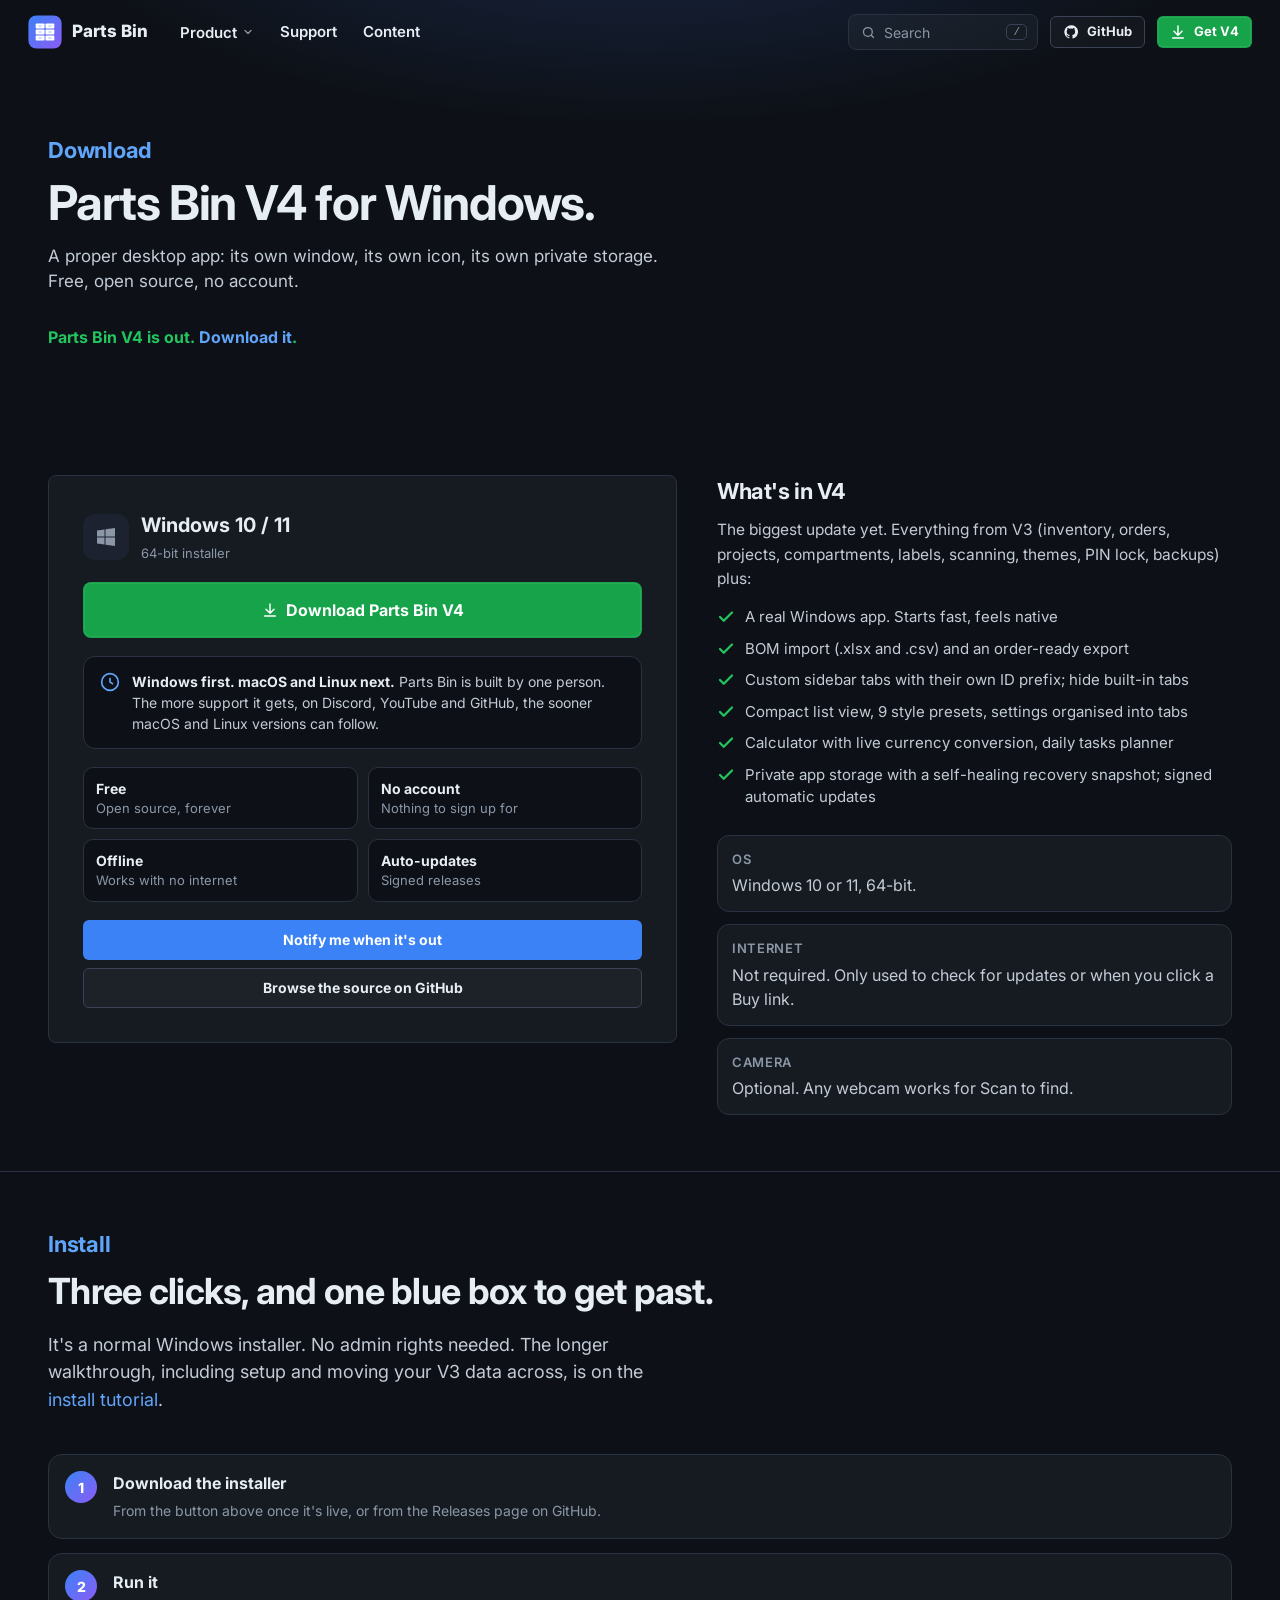
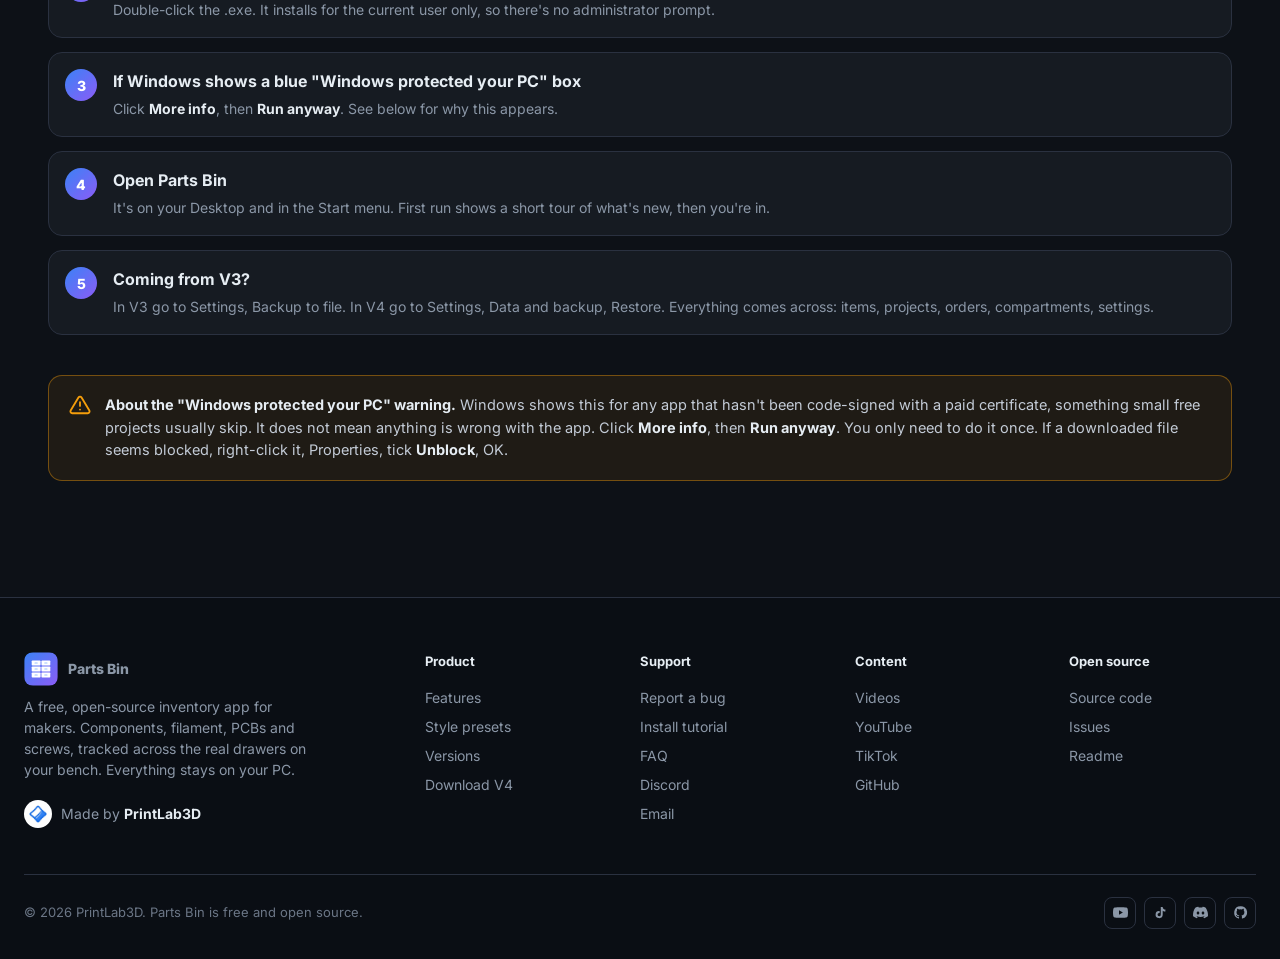
==== download.html @ e919264f "Add Parts Bin website Home, features, download, support and content pages with the V4 release countd" ====
<!DOCTYPE html>
<html lang="en">
<head>
<meta charset="UTF-8">
<meta name="viewport" content="width=device-width, initial-scale=1">
<title>Download, Parts Bin</title>
<meta name="description" content="Parts Bin V4 for Windows releases on 20 September. Free, open source, no account. Get notified the moment it ships.">
<meta name="theme-color" content="#0d1117">
<link rel="icon" href="favicon.ico">
<link rel="preconnect" href="https://fonts.googleapis.com"><link rel="preconnect" href="https://fonts.gstatic.com" crossorigin>
<link href="https://fonts.googleapis.com/css2?family=Inter:wght@400;500;600;700;800&display=swap" rel="stylesheet">
<link rel="stylesheet" href="assets/css/site.css">
</head>
<body data-page="download">

<section class="phero"><div class="wrap">
  <span class="kicker">Download</span>
  <h1>Parts Bin V4 for Windows.</h1>
  <p>A proper desktop app: its own window, its own icon, its own private storage. Free, open source, no account.</p>
  <div class="cd" data-countdown style="align-items:flex-start;margin-top:30px">
    <span class="lbl">Releases in</span>
    <div class="units">
      <div class="u"><b data-d>0</b><span>days</span></div><span class="sep">:</span>
      <div class="u"><b data-h>00</b><span>hours</span></div><span class="sep">:</span>
      <div class="u"><b data-m>00</b><span>minutes</span></div><span class="sep">:</span>
      <div class="u"><b data-s>00</b><span>seconds</span></div>
    </div>
  </div>
</div></section>

<section class="sec tight"><div class="wrap">
  <div class="dl">
    <div class="dlcard rv">
      <div class="os"><span class="i"><svg viewBox="0 0 24 24" fill="currentColor"><path d="M3 5.5 10.5 4.4v7.1H3zM11.5 4.3 21 3v8.5h-9.5zM3 12.5h7.5v7.1L3 18.5zM11.5 12.5H21V21l-9.5-1.3z"/></svg></span><div><b>Windows 10 / 11</b><span>64-bit installer</span></div></div>
      <div class="soon"><i></i>Releases 20 September</div>
      <button class="btn btn-green big" id="dlBtn" disabled aria-disabled="true"><svg viewBox="0 0 24 24" fill="none" stroke="currentColor" stroke-width="2.2" stroke-linecap="round" stroke-linejoin="round"><path d="M12 3v12M6 11l6 6 6-6"/><path d="M4 21h16"/></svg>Download Parts Bin V4</button>
      <div class="more"><svg viewBox="0 0 24 24" fill="none" stroke="currentColor" stroke-width="2" stroke-linecap="round" stroke-linejoin="round"><path d="M12 2a10 10 0 1 0 0 20 10 10 0 0 0 0-20z"/><path d="M12 8v4l3 2"/></svg><div><b>Windows first. macOS and Linux next.</b> Parts Bin is built by one person. The more support it gets, on Discord, YouTube and GitHub, the sooner macOS and Linux versions can follow.</div></div>
      <div class="meta">
        <div><b>Free</b>Open source, forever</div>
        <div><b>No account</b>Nothing to sign up for</div>
        <div><b>Offline</b>Works with no internet</div>
        <div><b>Auto-updates</b>Signed releases</div>
      </div>
      <div class="notify">
        <a class="btn btn-blue" href="#" data-notify>Notify me when it's out</a>
        <a class="btn btn-ghost" href="https://github.com/PrintLab3D-Official/Part-bin" target="_blank" rel="noopener">Browse the source on GitHub</a>
      </div>
    </div>
    <div class="rv d1">
      <h3 style="font-size:22px;letter-spacing:-.02em;margin-bottom:10px">What's in V4</h3>
      <p style="color:var(--txt2);font-size:15.5px;line-height:1.6">The biggest update yet. Everything from V3 (inventory, orders, projects, compartments, labels, scanning, themes, PIN lock, backups) plus:</p>
      <ul style="margin-top:14px;display:grid;gap:9px;font-size:15px;color:var(--txt2)">
        <li style="list-style:none;display:flex;gap:10px"><svg viewBox="0 0 24 24" width="18" height="18" fill="none" stroke="currentColor" stroke-width="3" stroke-linecap="round" stroke-linejoin="round" style="flex-shrink:0;margin-top:2px;color:var(--green)"><path d="M20 6 9 17l-5-5"/></svg>A real Windows app. Starts fast, feels native</li>
        <li style="list-style:none;display:flex;gap:10px"><svg viewBox="0 0 24 24" width="18" height="18" fill="none" stroke="currentColor" stroke-width="3" stroke-linecap="round" stroke-linejoin="round" style="flex-shrink:0;margin-top:2px;color:var(--green)"><path d="M20 6 9 17l-5-5"/></svg>BOM import (.xlsx and .csv) and an order-ready export</li>
        <li style="list-style:none;display:flex;gap:10px"><svg viewBox="0 0 24 24" width="18" height="18" fill="none" stroke="currentColor" stroke-width="3" stroke-linecap="round" stroke-linejoin="round" style="flex-shrink:0;margin-top:2px;color:var(--green)"><path d="M20 6 9 17l-5-5"/></svg>Custom sidebar tabs with their own ID prefix; hide built-in tabs</li>
        <li style="list-style:none;display:flex;gap:10px"><svg viewBox="0 0 24 24" width="18" height="18" fill="none" stroke="currentColor" stroke-width="3" stroke-linecap="round" stroke-linejoin="round" style="flex-shrink:0;margin-top:2px;color:var(--green)"><path d="M20 6 9 17l-5-5"/></svg>Compact list view, 9 style presets, settings organised into tabs</li>
        <li style="list-style:none;display:flex;gap:10px"><svg viewBox="0 0 24 24" width="18" height="18" fill="none" stroke="currentColor" stroke-width="3" stroke-linecap="round" stroke-linejoin="round" style="flex-shrink:0;margin-top:2px;color:var(--green)"><path d="M20 6 9 17l-5-5"/></svg>Calculator with live currency conversion, daily tasks planner</li>
        <li style="list-style:none;display:flex;gap:10px"><svg viewBox="0 0 24 24" width="18" height="18" fill="none" stroke="currentColor" stroke-width="3" stroke-linecap="round" stroke-linejoin="round" style="flex-shrink:0;margin-top:2px;color:var(--green)"><path d="M20 6 9 17l-5-5"/></svg>Private app storage with a self-healing recovery snapshot; signed automatic updates</li>
      </ul>
      <div class="req" style="grid-template-columns:1fr;margin-top:26px" id="requirements">
        <div><b>OS</b>Windows 10 or 11, 64-bit.</div>
        <div><b>Internet</b>Not required. Only used to check for updates or when you click a Buy link.</div>
        <div><b>Camera</b>Optional. Any webcam works for Scan to find.</div>
      </div>
    </div>
  </div>
</div></section>

<section class="sec tight bt" id="install"><div class="wrap">
  <span class="kicker rv">Install</span>
  <h2 class="t rv d1">Three clicks, and one blue box to get past.</h2>
  <p class="sub rv d2">It's a normal Windows installer. No admin rights needed. The longer walkthrough, including setup and moving your V3 data across, is on the <a href="support.html#install">install tutorial</a>.</p>
  <ol class="steps mt rv d2">
    <li><div><b>Download the installer</b><span>From the button above once it's live, or from the Releases page on GitHub.</span></div></li>
    <li><div><b>Run it</b><span>Double-click the .exe. It installs for the current user only, so there's no administrator prompt.</span></div></li>
    <li><div><b>If Windows shows a blue "Windows protected your PC" box</b><span>Click <b>More info</b>, then <b>Run anyway</b>. See below for why this appears.</span></div></li>
    <li><div><b>Open Parts Bin</b><span>It's on your Desktop and in the Start menu. First run shows a short tour of what's new, then you're in.</span></div></li>
    <li><div><b>Coming from V3?</b><span>In V3 go to Settings, Backup to file. In V4 go to Settings, Data and backup, Restore. Everything comes across: items, projects, orders, compartments, settings.</span></div></li>
  </ol>
  <div class="callout mt rv" id="smartscreen">
    <svg viewBox="0 0 24 24" fill="none" stroke="currentColor" stroke-width="2" stroke-linecap="round" stroke-linejoin="round"><path d="M10.3 3.8 1.8 18a2 2 0 0 0 1.7 3h17a2 2 0 0 0 1.7-3L13.7 3.8a2 2 0 0 0-3.4 0z"/><path d="M12 9v4M12 17h.01"/></svg>
    <div><b>About the "Windows protected your PC" warning.</b> Windows shows this for any app that hasn't been code-signed with a paid certificate, something small free projects usually skip. It does not mean anything is wrong with the app. Click <b>More info</b>, then <b>Run anyway</b>. You only need to do it once. If a downloaded file seems blocked, right-click it, Properties, tick <b>Unblock</b>, OK.</div>
  </div>
</div></section>

<script src="assets/js/site.js"></script>
</body>
</html>
---- assets/css/site.css ----
/* =====================================================================
   Parts Bin website, shared stylesheet
   Every colour is a variable so the theme hover can recolour the whole
   site. Defaults mirror the app's own "Dark" theme.
   ===================================================================== */
:root{
  --bg:#0d1117; --bg0:#0a0e14; --bg2:#161b22; --bg3:#1c2230; --bg4:#21283a;
  --line:#2a3140; --line2:#3a4256;
  --txt:#e6edf3; --txt2:#c3cbd6; --mut:#8b97a7; --mut2:#6b7686;
  --accent:#3b82f6; --accent2:#60a5fa; --violet:#8b5cf6;
  --green:#22c55e; --green2:#16a34a; --amber:#f59e0b; --red:#ef4444;
  --hero:#1b2848; --onaccent:#fff;
  --radius:14px;
  --shadow:0 8px 30px rgba(0,0,0,.35); --shadow-lg:0 30px 80px rgba(0,0,0,.55);
  --font:"Inter",-apple-system,BlinkMacSystemFont,"Segoe UI",Roboto,Helvetica,Arial,sans-serif;
  --mono:ui-monospace,SFMono-Regular,"SF Mono",Menlo,Consolas,"Liberation Mono",monospace;
  --nav-h:64px; --max:1680px; --rad:8px; --rad-sm:6px;
}
:root.light{--shadow:0 8px 30px rgba(20,30,50,.12);--shadow-lg:0 30px 80px rgba(20,30,50,.18)}
*{box-sizing:border-box;margin:0;padding:0}
html{scroll-behavior:smooth;-webkit-text-size-adjust:100%}
html.theming,html.theming *{transition:background-color .35s,color .35s,border-color .35s!important}
body{font-family:var(--site-font,var(--font));background:var(--bg);color:var(--txt);line-height:1.5;-webkit-font-smoothing:antialiased;overflow-x:hidden}
img,svg{display:block;max-width:100%}
a{color:var(--accent2);text-decoration:none}
a:hover{text-decoration:underline}
button{font-family:inherit;cursor:pointer;border:none;background:none;color:inherit}
::selection{background:color-mix(in srgb,var(--accent) 35%,transparent)}
.wrap{max-width:var(--max);margin:0 auto;padding:0 48px}
@media (max-width:760px){.wrap{padding:0 20px}}
:focus-visible{outline:2px solid var(--accent2);outline-offset:3px;border-radius:6px}
code{font-family:var(--mono);font-size:.9em;background:var(--bg3);padding:1px 6px;border-radius:5px;color:var(--accent2)}

/* ---------- header: transparent over the hero, like GitHub ---------- */
.hdr{position:sticky;top:0;z-index:50;height:var(--nav-h);background:transparent;transition:background .25s,box-shadow .25s}
.hdr.solid{background:var(--bg);background:color-mix(in srgb,var(--bg) 88%,transparent);backdrop-filter:blur(14px);-webkit-backdrop-filter:blur(14px);box-shadow:0 1px 0 var(--line)}
.hdr .wrap{display:flex;align-items:center;gap:6px;height:100%;max-width:none;padding:0 28px}
.brand{display:flex;align-items:center;gap:10px;font-weight:800;font-size:17px;color:var(--txt);margin-right:14px;white-space:nowrap}
.brand:hover{text-decoration:none}
.brand img{width:34px;height:34px;border-radius:9px;box-shadow:0 4px 14px rgba(99,102,241,.35)}
.nav{display:flex;align-items:center;gap:2px}
.nav>li{list-style:none;position:relative}
.nav>li>a,.nav>li>button{display:flex;align-items:center;gap:5px;padding:9px 12px;border-radius:8px;font-size:15px;font-weight:600;color:var(--txt)}
.nav>li>a:hover,.nav>li>button:hover,.nav>li.open>button{background:color-mix(in srgb,var(--txt) 8%,transparent);text-decoration:none}
.nav .chev{width:12px;height:12px;opacity:.6;transition:transform .2s}
.nav>li.open .chev{transform:rotate(180deg)}
.menu{position:absolute;top:100%;margin-top:8px;left:0;min-width:300px;background:var(--bg2);border:1px solid var(--line);border-radius:12px;box-shadow:var(--shadow-lg);padding:8px;opacity:0;transform:translateY(-6px);pointer-events:none;transition:opacity .16s,transform .16s;z-index:60}
.nav>li.open .menu{opacity:1;transform:none;pointer-events:auto}
.menu a{display:flex;gap:12px;align-items:flex-start;padding:10px;border-radius:9px;color:var(--txt)}
.menu a:hover{background:var(--bg3);text-decoration:none}
.menu .mi{width:36px;height:36px;border-radius:9px;display:grid;place-items:center;flex-shrink:0;background:var(--bg3);color:var(--accent2)}
.menu .mi svg{width:18px;height:18px}
.menu b{display:block;font-size:14px}
.menu span{display:block;font-size:12.5px;color:var(--mut);line-height:1.35}
.menu::before{content:"";position:absolute;left:0;right:0;top:-10px;height:12px}
.hdr .sp{flex:1}
.srch{display:flex;align-items:center;gap:8px;height:36px;padding:0 10px 0 12px;border:1px solid var(--line);border-radius:8px;background:color-mix(in srgb,var(--txt) 4%,transparent);color:var(--mut);font-size:14px;min-width:190px;cursor:text}
.srch:hover{border-color:var(--line2);color:var(--txt)}
.srch svg{width:15px;height:15px;flex-shrink:0}
.srch kbd{margin-left:auto;font-family:var(--mono);font-size:11px;border:1px solid var(--line2);border-radius:5px;padding:1px 6px;color:var(--mut)}
.btn{display:inline-flex;align-items:center;justify-content:center;gap:8px;height:40px;padding:0 16px;border-radius:var(--rad-sm);font-weight:700;font-size:14px;white-space:nowrap;transition:.15s;border:1px solid transparent}
.btn:hover{text-decoration:none}
.btn svg{width:16px;height:16px}
.btn-ghost{border-color:var(--line2);color:var(--txt);background:color-mix(in srgb,var(--txt) 3%,transparent)}
.btn-ghost:hover{background:color-mix(in srgb,var(--txt) 8%,transparent)}
.btn-green{background:var(--green2);color:#fff;box-shadow:0 0 0 1px rgba(255,255,255,.08) inset}
.btn-green:hover{filter:brightness(1.1)}
.btn-blue{background:var(--accent);color:var(--onaccent)}
.btn-blue:hover{background:var(--accent2)}
.btn-lg{height:54px;padding:0 26px;font-size:16px;border-radius:var(--rad-sm)}
.btn-sm{height:32px;padding:0 12px;font-size:13px}
.hdr .cta{margin-left:6px}
.burger{display:none;width:40px;height:40px;border-radius:8px;place-items:center;border:1px solid var(--line)}
.burger svg{width:20px;height:20px}
@media (max-width:960px){
  .nav{position:fixed;inset:var(--nav-h) 0 0 0;background:var(--bg);flex-direction:column;align-items:stretch;padding:14px 20px;gap:4px;overflow:auto;display:none;border-top:1px solid var(--line)}
  .nav.show{display:flex}
  .nav>li>a,.nav>li>button{width:100%;font-size:17px;padding:13px 10px}
  .menu{position:static;opacity:1;transform:none;pointer-events:auto;display:none;box-shadow:none;border:none;background:transparent;padding:0 0 6px 8px;min-width:0}
  .nav>li.open .menu{display:block}
  .srch{display:none}
  .burger{display:grid}
  .hdr .cta.hide-m{display:none}
}

/* ---------- hero ---------- */
.hero{position:relative;margin-top:calc(-1 * var(--nav-h));padding:calc(var(--nav-h) + 72px) 0 64px;text-align:center;background:radial-gradient(1400px 700px at 50% -20%,var(--hero) 0%,transparent 60%),var(--bg);border-bottom:1px solid var(--line)}
.hero .wrap{position:relative;z-index:2}
.hero h1{font-size:clamp(36px,4.6vw,64px);line-height:1.08;letter-spacing:-.025em;font-weight:700;max-width:900px;margin:0 auto}
.hero h1 .g{color:var(--accent2)}
.hero p.lead{font-size:18px;color:var(--txt2);max-width:680px;margin:20px auto 28px;line-height:1.6}
.hero .ctas{display:flex;gap:12px;justify-content:center;flex-wrap:wrap}
.hero .note{margin-top:16px;font-size:13.5px;color:var(--mut);max-width:560px;margin-left:auto;margin-right:auto;line-height:1.5}
.hero .note code{font-size:12px}
.stars{position:absolute;inset:0;pointer-events:none;z-index:0}
.stars i{position:absolute;width:2px;height:2px;border-radius:50%;background:var(--txt);opacity:0;animation:twinkle var(--d,4s) ease-in-out infinite var(--dl,0s)}
@keyframes twinkle{0%,100%{opacity:0;transform:scale(.6)}50%{opacity:.8;transform:scale(1.2)}}

/* countdown */
.cd{display:inline-flex;flex-direction:column;align-items:center;gap:10px;margin:40px auto 0}
.cd .lbl{font-size:12px;font-weight:700;letter-spacing:.12em;text-transform:uppercase;color:var(--mut)}
.cd .units{display:flex;gap:10px}
.cd .u{min-width:88px;padding:12px 10px 10px;border-radius:var(--rad);background:var(--bg2);border:1px solid var(--line)}
.cd .u b{display:flex;justify-content:center;font-size:36px;font-weight:700;letter-spacing:-.02em;line-height:1;font-variant-numeric:tabular-nums}
.cd .u>span{display:block;font-size:11px;font-weight:600;color:var(--mut);margin-top:6px;text-transform:uppercase;letter-spacing:.08em}
.cd .sep{align-self:center;font-size:28px;color:var(--mut2);padding-bottom:16px}
.cd.done .units{display:none}
.cd.done .lbl{font-size:16px;text-transform:none;letter-spacing:0;color:var(--green)}
@media (max-width:560px){.cd .u{min-width:68px;padding:10px 6px}.cd .u b{font-size:28px}.cd .sep{display:none}.cd .units{gap:6px}}

/* hero stage: the two part cards */
.stage{position:relative;margin:0 auto;max-width:1120px;z-index:2;height:110px}
.glow{position:absolute;left:50%;bottom:-260px;width:1100px;height:520px;transform:translateX(-50%);background:radial-gradient(closest-side,color-mix(in srgb,var(--violet) 55%,transparent),color-mix(in srgb,var(--accent) 25%,transparent) 45%,transparent 70%);filter:blur(30px);pointer-events:none;z-index:0}
.cards{position:relative;z-index:2;display:flex;gap:26px;justify-content:center;align-items:flex-start;flex-wrap:wrap}
.cards .pcard{transform:rotate(var(--r,0deg)) translateY(var(--ty,0));transition:transform .4s cubic-bezier(.2,.7,.2,1)}
.cards .pcard:hover{transform:rotate(0) translateY(-6px) scale(1.02)}
.cards .pcard:first-child{--r:-2.5deg;--ty:10px}
.cards .pcard:last-child{--r:2.5deg}

/* part card, drawn to match the app's item card */
.pcard{width:300px;background:var(--bg2);border:1px solid var(--line);border-radius:var(--rad);overflow:hidden;box-shadow:var(--shadow-lg);text-align:left;position:relative}
.pcard .ph{height:170px;display:grid;place-items:center;background:var(--bg3);position:relative}
.pcard .ph img{width:100%;height:100%;object-fit:cover}
.pcard .ph .ex{display:grid;place-items:center;gap:8px;width:82%;height:74%;border:2px dashed var(--line2);border-radius:12px;color:var(--mut);font-size:13px;font-weight:600}
.pcard .ph .ex svg{width:26px;height:26px;opacity:.6}
.pcard .pid{position:absolute;top:12px;right:12px;font-family:var(--mono);font-size:11px;font-weight:700;background:rgba(0,0,0,.6);color:#fff;padding:3px 8px;border-radius:6px}
.pcard .bd{padding:14px 16px 16px}
.pcard .nm{font-weight:700;font-size:16px;line-height:1.25;margin-bottom:9px}
.pcard .chips{display:flex;gap:5px;flex-wrap:wrap;margin-bottom:12px}
.pcard .chip{display:inline-flex;align-items:center;gap:5px;font-size:11.5px;padding:3px 8px;border-radius:7px;background:var(--bg3);border:1px solid var(--line);color:var(--mut);white-space:nowrap}
.pcard .chip b{color:var(--txt);font-weight:700}
.pcard .chip svg{width:12px;height:12px}
.pcard .qty{display:flex;align-items:center;gap:8px;font-size:13px;color:var(--mut)}
.pcard .qty b{font-size:22px;color:var(--txt);font-weight:700}
.pcard .qty .st{margin-left:auto;display:flex;gap:5px}
.pcard .qty .st i{width:28px;height:28px;border-radius:8px;background:var(--bg3);border:1px solid var(--line);color:var(--txt);display:grid;place-items:center;font-size:16px;font-weight:700;font-style:normal}
.pcard .row{display:flex;gap:8px;margin-top:12px;align-items:center}
.pcard .buy{flex:1;display:flex;align-items:center;justify-content:center;gap:7px;height:36px;border-radius:9px;background:var(--green);color:#fff;font-size:13.5px;font-weight:700}
.pcard .buy svg{width:15px;height:15px}
.pcard .ib{width:36px;height:36px;border-radius:9px;background:var(--bg3);border:1px solid var(--line);display:grid;place-items:center;color:var(--txt)}
.pcard .ib svg{width:15px;height:15px}
@media (max-width:700px){.cards{gap:16px}.pcard{width:min(300px,100%)}.cards .pcard{--r:0deg;--ty:0}}

/* ---------- trust strip ---------- */
.strip{border-top:1px solid var(--line);border-bottom:1px solid var(--line);background:var(--bg2)}
.strip .wrap{display:grid;grid-template-columns:repeat(4,1fr);gap:20px;padding:30px 24px}
.strip .s b{display:block;font-size:30px;font-weight:800;letter-spacing:-.02em;line-height:1}
.strip .s b .u{font-size:16px;color:var(--mut);margin-left:3px;font-weight:600}
.strip .s span{display:block;font-size:13.5px;color:var(--mut);margin-top:6px}
@media (max-width:760px){.strip .wrap{grid-template-columns:repeat(2,1fr)}}

/* ---------- sections ---------- */
section.sec{padding:72px 0}
section.sec.tight{padding:56px 0}
.kicker{display:inline-block;font-size:22px;font-weight:700;color:var(--accent2);margin-bottom:10px;letter-spacing:-.01em}
.kicker.v{color:var(--violet)}.kicker.g{color:var(--green)}.kicker.a{color:var(--amber)}.kicker.r{color:var(--red)}
h2.t{font-size:clamp(26px,3vw,36px);letter-spacing:-.02em;line-height:1.15;font-weight:700;max-width:820px}
p.sub{font-size:18px;color:var(--txt2);max-width:640px;margin-top:18px;line-height:1.55}
.center{text-align:center}.center h2.t,.center p.sub{margin-left:auto;margin-right:auto}
.bt{border-top:1px solid var(--line)}
.grid2{display:grid;grid-template-columns:1fr 1fr;gap:18px}
@media (max-width:760px){.grid2{grid-template-columns:1fr}}
.mt{margin-top:40px}

/* feature grid */
.fgrid{display:grid;grid-template-columns:repeat(3,1fr);gap:16px;margin-top:0}

.fgrid.bento .fcard:first-child,.fgrid.bento .fcard:last-child{grid-column:span 2}
@media (max-width:960px){.fgrid.bento .fcard:first-child,.fgrid.bento .fcard:last-child{grid-column:span 2}}
@media (max-width:600px){.fgrid.bento .fcard:first-child,.fgrid.bento .fcard:last-child{grid-column:auto}}
.fgrid .fcard{padding:24px}
.fcard{position:relative;background:var(--bg2);border:1px solid var(--line);border-radius:var(--rad);padding:26px;overflow:hidden;transition:transform .25s,border-color .25s}
.fcard:hover{border-color:var(--line2)}
.fcard:before{content:"";position:absolute;inset:0;background:radial-gradient(400px 200px at var(--mx,50%) var(--my,0%),color-mix(in srgb,var(--accent) 14%,transparent),transparent 60%);opacity:0;transition:opacity .3s;pointer-events:none}
.fcard:hover:before{opacity:0}
.fcard .ic{width:22px;height:22px;display:grid;place-items:center;color:var(--accent2);margin-bottom:12px}
.fcard .ic svg{width:22px;height:22px}
.fcard h3{font-size:17px;font-weight:700;margin-bottom:6px}
.fcard p{font-size:14.5px;color:var(--txt2);line-height:1.6}
.fcard .tag{position:absolute;top:22px;right:22px;font-size:12px;font-weight:600;color:var(--mut)}
@media (max-width:960px){.fgrid{grid-template-columns:repeat(2,1fr)}}
@media (max-width:600px){.fgrid{grid-template-columns:1fr}}

/* split rows */
.split{display:grid;grid-template-columns:1fr 1fr;gap:64px;align-items:center;padding:60px 0}
.split.rev>.txt{order:2}
.split .txt h3{font-size:clamp(26px,3vw,38px);letter-spacing:-.025em;line-height:1.12;font-weight:600;margin-bottom:16px}
.split .txt p{font-size:17px;color:var(--txt2);line-height:1.6}
.split .txt ul{margin-top:18px;display:grid;gap:10px}
.split .txt li{list-style:none;display:flex;gap:10px;align-items:flex-start;font-size:15px;color:var(--txt2)}
.split .txt li svg{width:18px;height:18px;flex-shrink:0;margin-top:2px;color:var(--green)}
.split .art{display:grid;place-items:center}
@media (max-width:860px){.split{grid-template-columns:1fr;gap:28px;padding:36px 0}.split.rev>.txt{order:0}}

/* ---------- theme picker ---------- */
.tpick{margin-top:44px}
.tgrid{display:grid;grid-template-columns:repeat(8,1fr);gap:10px}
.tgrid button{display:flex;flex-direction:column;align-items:center;gap:8px;padding:12px 8px;border-radius:14px;border:1px solid var(--line);background:var(--bg2);font-size:12.5px;font-weight:600;color:var(--mut);transition:.15s}
.tgrid button i{width:44px;height:44px;border-radius:50%;border:2px solid rgba(255,255,255,.12);box-shadow:0 4px 14px rgba(0,0,0,.35)}
.tgrid button:hover,.tgrid button.on{color:var(--txt);border-color:var(--accent2);transform:translateY(-3px)}
.tgrid button.on{box-shadow:0 0 0 3px color-mix(in srgb,var(--accent) 30%,transparent)}
.tnote{text-align:center;color:var(--mut);font-size:14px;margin-top:18px}
.tnote b{color:var(--txt)}
@media (max-width:960px){.tgrid{grid-template-columns:repeat(4,1fr)}}
@media (max-width:480px){.tgrid{grid-template-columns:repeat(3,1fr)}}

/* ---------- timeline ---------- */
.tl{display:grid;grid-template-columns:repeat(4,1fr);gap:16px;margin-top:50px;position:relative}
.tl:before{content:"";position:absolute;left:5%;right:5%;top:22px;height:2px;background:linear-gradient(90deg,var(--line),var(--accent),var(--violet))}
.tl .v{position:relative;padding-top:52px}
.tl .v:before{content:"";position:absolute;left:0;top:13px;width:20px;height:20px;border-radius:50%;background:var(--bg);border:3px solid var(--line2)}
.tl .v.now:before{border-color:var(--violet);animation:pulse 2s infinite}
@keyframes pulse{0%,100%{box-shadow:0 0 0 6px color-mix(in srgb,var(--violet) 20%,transparent)}50%{box-shadow:0 0 0 12px color-mix(in srgb,var(--violet) 5%,transparent)}}
.tl .v h4{font-size:18px;font-weight:800;margin-bottom:6px}
.tl .v h4 small{font-weight:600;color:var(--mut);font-size:12px;margin-left:6px}
.tl .v p{font-size:14px;color:var(--mut);line-height:1.5}
@media (max-width:760px){.tl{grid-template-columns:1fr 1fr}.tl:before{display:none}}

/* ---------- socials row ---------- */
.socials{display:flex;gap:12px;flex-wrap:wrap;justify-content:center;margin-top:34px}
.social{display:inline-flex;align-items:center;gap:9px;height:44px;padding:0 18px;border-radius:11px;color:#fff;font-weight:700;font-size:14px;transition:.15s}
.social:hover{text-decoration:none;filter:brightness(1.1)}
.social svg{width:17px;height:17px}

/* ---------- CTA band ---------- */
.band{position:relative;border-radius:var(--rad);border:1px solid var(--line);background:var(--bg2);padding:48px 40px;text-align:center}
.band h2{font-size:clamp(24px,3vw,32px);letter-spacing:-.02em;font-weight:700;line-height:1.15}
.band p{color:var(--txt2);font-size:17px;max-width:560px;margin:14px auto 30px}
.band .ctas{display:flex;gap:12px;justify-content:center;flex-wrap:wrap}
.band .win{display:inline-flex;align-items:center;gap:8px;margin-top:22px;font-size:13px;color:var(--mut);border:1px solid var(--line2);padding:6px 12px;border-radius:999px}
.band .win svg{width:14px;height:14px}

/* ---------- inner page hero ---------- */
.phero{margin-top:calc(-1 * var(--nav-h));padding:calc(var(--nav-h) + 70px) 0 40px;background:radial-gradient(1000px 400px at 50% -30%,var(--hero) 0%,transparent 60%)}
.phero h1{font-size:clamp(32px,4vw,48px);letter-spacing:-.025em;line-height:1.1;font-weight:700}
.phero p{font-size:17px;color:var(--txt2);max-width:640px;margin-top:14px}
.pill{display:inline-flex;align-items:center;gap:6px;font-size:12px;font-weight:700;padding:5px 11px;border-radius:999px;background:var(--bg3);border:1px solid var(--line);color:var(--mut)}
a.pill:hover{text-decoration:none;color:var(--txt);border-color:var(--line2)}

/* ---------- download page ---------- */
.dl{display:grid;grid-template-columns:1.1fr .9fr;gap:40px;align-items:start;margin-top:30px}
.dlcard{background:var(--bg2);border:1px solid var(--line);border-radius:var(--rad);padding:34px;position:relative}
.dlcard .os{display:flex;align-items:center;gap:12px;margin-bottom:18px}
.dlcard .os .i{width:46px;height:46px;border-radius:12px;background:var(--bg3);display:grid;place-items:center}
.dlcard .os .i svg{width:24px;height:24px}
.dlcard .os b{font-size:20px;display:block}.dlcard .os span{font-size:13px;color:var(--mut)}
.dlcard .soon{display:inline-flex;align-items:center;gap:8px;font-size:13px;font-weight:700;color:var(--amber);background:color-mix(in srgb,var(--amber) 12%,transparent);border:1px solid color-mix(in srgb,var(--amber) 35%,transparent);padding:6px 12px;border-radius:999px;margin-bottom:18px}
.dlcard .soon i{width:8px;height:8px;border-radius:50%;background:var(--amber);animation:blink 1.4s infinite}
@keyframes blink{50%{opacity:.3}}
.dlcard .big{width:100%;height:56px;font-size:16px;border-radius:var(--rad)}
.dlcard button.big{opacity:.55;cursor:not-allowed}
.dlcard .meta{display:grid;grid-template-columns:1fr 1fr;gap:10px;margin-top:18px}
.dlcard .meta div{font-size:13px;color:var(--mut);background:var(--bg);border:1px solid var(--line);padding:10px 12px;border-radius:10px}
.dlcard .meta div b{display:block;color:var(--txt);font-size:14px}
.dlcard .notify{margin-top:18px;display:grid;gap:8px}
.more{display:flex;gap:12px;align-items:flex-start;margin-top:18px;padding:14px 16px;border-radius:12px;border:1px solid var(--line);background:var(--bg);font-size:14px;line-height:1.5;color:var(--txt2)}
.more svg{width:20px;height:20px;flex-shrink:0;color:var(--accent2);margin-top:1px}
.more b{color:var(--txt)}
.steps{counter-reset:s;display:grid;gap:14px}
.steps li{list-style:none;display:flex;gap:16px;padding:16px;border:1px solid var(--line);border-radius:14px;background:var(--bg2)}
.steps li:before{counter-increment:s;content:counter(s);width:32px;height:32px;border-radius:50%;background:linear-gradient(135deg,var(--accent),var(--violet));color:#fff;font-weight:800;display:grid;place-items:center;flex-shrink:0;font-size:14px}
.steps li>div>b{display:block;margin-bottom:3px}
.steps li span{font-size:14px;color:var(--mut);line-height:1.5}
.steps li span b{color:var(--txt)}
.callout{border:1px solid color-mix(in srgb,var(--amber) 40%,transparent);background:color-mix(in srgb,var(--amber) 8%,transparent);border-radius:14px;padding:18px 20px;display:flex;gap:14px;font-size:14.5px;line-height:1.55;color:var(--txt2)}
.callout svg{width:22px;height:22px;flex-shrink:0;color:var(--amber)}
.callout b{color:var(--txt)}
.req{display:grid;grid-template-columns:repeat(3,1fr);gap:12px;margin-top:20px}
.req div{background:var(--bg2);border:1px solid var(--line);border-radius:12px;padding:14px;color:var(--txt2)}
.req div b{display:block;font-size:13px;color:var(--mut);font-weight:600;text-transform:uppercase;letter-spacing:.05em;margin-bottom:4px}
@media (max-width:860px){.dl{grid-template-columns:1fr}.req{grid-template-columns:1fr}}

/* ---------- support / docs layout ---------- */
.docs{display:grid;grid-template-columns:240px 1fr;gap:48px;align-items:start;margin-top:30px}
.docs .side{position:sticky;top:calc(var(--nav-h) + 20px);display:grid;gap:2px}
.docs .side a{display:block;padding:8px 12px;border-radius:8px;font-size:14px;color:var(--mut);border-left:2px solid transparent}
.docs .side a:hover{color:var(--txt);text-decoration:none;background:var(--bg2)}
.docs .side a.on{color:var(--txt);border-left-color:var(--accent);background:var(--bg2)}
.docs .side h6{font-size:11px;font-weight:700;letter-spacing:.08em;text-transform:uppercase;color:var(--mut2);padding:14px 12px 6px}
.docs article h2{font-size:28px;letter-spacing:-.025em;font-weight:600;margin:0 0 12px;padding-top:10px}
.docs article h3{font-size:19px;font-weight:700;margin:32px 0 10px}
.docs article p,.docs article li{font-size:15.5px;color:var(--txt2);line-height:1.65}
.docs article p{margin-bottom:12px}
.docs article ul,.docs article ol{padding-left:22px;margin-bottom:12px}
.docs article li{margin-bottom:6px}
.docs article section{padding-bottom:40px;margin-bottom:40px;border-bottom:1px solid var(--line)}
.docs article section:last-child{border:0}
.tmpl{position:relative;background:var(--bg2);border:1px solid var(--line);border-radius:12px;padding:16px 18px;font-family:var(--mono);font-size:13px;line-height:1.7;color:var(--txt2);white-space:pre-wrap;margin:12px 0}
.tmpl .cp{position:absolute;right:10px;top:10px}
.sgrid{display:grid;grid-template-columns:repeat(3,1fr);gap:16px;margin-top:30px}
.scard{display:flex;gap:14px;align-items:center;background:var(--bg2);border:1px solid var(--line);border-radius:16px;padding:20px;color:var(--txt);transition:.2s}
.scard:hover{text-decoration:none;transform:translateY(-3px);border-color:var(--line2)}
.scard .si{width:48px;height:48px;border-radius:12px;display:grid;place-items:center;color:#fff;flex-shrink:0}
.scard .si svg{width:24px;height:24px}
.scard b{display:block;font-size:16px}.scard span{font-size:13px;color:var(--mut)}
.faq details{border-bottom:1px solid var(--line)}
.faq details:first-child{border-top:1px solid var(--line)}
.faq summary{list-style:none;cursor:pointer;padding:18px 0;font-weight:700;font-size:16.5px;display:flex;align-items:center;gap:14px;color:var(--txt)}
.faq summary::-webkit-details-marker{display:none}
.faq summary svg{width:18px;height:18px;color:var(--mut);transition:transform .2s;flex-shrink:0;margin-left:auto}
.faq details[open] summary svg{transform:rotate(45deg)}
.faq .a{padding:0 0 20px;color:var(--txt2);font-size:15.5px;line-height:1.6;max-width:760px}
@media (max-width:860px){.docs{grid-template-columns:1fr}.docs .side{position:static;grid-template-columns:1fr 1fr}.sgrid{grid-template-columns:1fr}}

/* ---------- PrintLab3D page ---------- */
.yt{display:grid;grid-template-columns:repeat(3,1fr);gap:18px;margin-top:34px}
.ytc{background:var(--bg2);border:1px solid var(--line);border-radius:16px;overflow:hidden;color:var(--txt);transition:.2s;display:block}
.ytc:hover{text-decoration:none;transform:translateY(-4px);border-color:var(--line2)}
.ytc .th{position:relative;aspect-ratio:16/9;background:var(--bg3);overflow:hidden}
.ytc .th img{width:100%;height:100%;object-fit:cover;transition:transform .4s}
.ytc:hover .th img{transform:scale(1.04)}
.ytc .th .play{position:absolute;inset:0;display:grid;place-items:center}
.ytc .th .play i{width:56px;height:40px;border-radius:12px;background:rgba(255,0,0,.92);display:grid;place-items:center;box-shadow:0 8px 24px rgba(0,0,0,.5)}
.ytc .th .play svg{width:20px;height:20px;color:#fff;margin-left:2px}
.ytc .th .dur{position:absolute;right:8px;bottom:8px;font-size:11px;font-weight:700;background:rgba(0,0,0,.8);color:#fff;padding:2px 6px;border-radius:5px;font-family:var(--mono)}
.ytc .tb{padding:14px 16px}
.ytc .tb b{display:block;font-size:15px;line-height:1.35;margin-bottom:6px}
.ytc .tb span{font-size:12.5px;color:var(--mut)}
.player{position:relative;aspect-ratio:16/9;border-radius:16px;overflow:hidden;border:1px solid var(--line);box-shadow:var(--shadow-lg);background:#000;margin-top:34px}
.player iframe{position:absolute;inset:0;width:100%;height:100%;border:0}
.chan{display:flex;gap:20px;align-items:center;margin-top:28px;background:var(--bg2);border:1px solid var(--line);border-radius:18px;padding:22px;flex-wrap:wrap}
.chan img{width:80px;height:80px;border-radius:50%;border:3px solid var(--bg3)}
.chan b{font-size:22px;display:block}.chan span{color:var(--mut);font-size:14px}
.chan .socials{margin:0 0 0 auto;justify-content:flex-start}
@media (max-width:860px){.yt{grid-template-columns:1fr}.chan .socials{margin-left:0}}

/* ---------- footer ---------- */
footer{border-top:1px solid var(--line);margin-top:60px;background:var(--bg0)}
footer .wrap{padding:54px 24px 30px}
.fcols{display:grid;grid-template-columns:2fr 1fr 1fr 1fr 1fr;gap:28px}
.fcols h5{font-size:13px;font-weight:700;margin-bottom:12px;color:var(--txt)}
.fcols a{display:block;font-size:14px;color:var(--mut);padding:4px 0}
.fcols a:hover{color:var(--txt);text-decoration:none}
.fcols .about .brand{display:flex;padding:0}
.fcols .about p{font-size:14px;color:var(--mut);max-width:300px;margin-top:10px;line-height:1.5}
.fbot{display:flex;gap:16px;align-items:center;flex-wrap:wrap;margin-top:40px;padding-top:22px;border-top:1px solid var(--line);font-size:13px;color:var(--mut2)}
.fbot .sp{flex:1}
.fbot .ico{display:flex;gap:8px}
.fbot .ico a{width:32px;height:32px;border-radius:8px;display:grid;place-items:center;color:var(--mut);border:1px solid var(--line)}
.fbot .ico a:hover{color:var(--txt);border-color:var(--line2)}
.fbot .ico svg{width:15px;height:15px}
@media (max-width:860px){.fcols{grid-template-columns:1fr 1fr}.fcols .about{grid-column:1/-1}}

/* ---------- reveal ---------- */
.rv{opacity:1;transform:none}
.rv.in{opacity:1;transform:none}
.rv.d1{transition-delay:.08s}.rv.d2{transition-delay:.16s}.rv.d3{transition-delay:.24s}
@media (prefers-reduced-motion:reduce){.rv{opacity:1;transform:none;transition:none}.stars i{animation:none}}

/* ---------- overlays: notify modal, search palette, toast ---------- */
.ov{position:fixed;inset:0;background:rgba(3,6,12,.72);backdrop-filter:blur(6px);display:none;place-items:center;z-index:100;padding:20px}
.ov.show{display:grid}
.mod{width:100%;max-width:520px;background:var(--bg2);border:1px solid var(--line2);border-radius:18px;box-shadow:var(--shadow-lg);padding:26px;animation:pop .2s}
@keyframes pop{from{transform:scale(.96);opacity:0}}
.mod h3{font-size:22px;letter-spacing:-.02em;margin-bottom:6px}
.mod p{color:var(--mut);font-size:14.5px;line-height:1.5}
.mod .x{float:right;width:34px;height:34px;border-radius:8px;display:grid;place-items:center;color:var(--mut)}
.mod .x:hover{background:var(--bg3);color:var(--txt)}
.mod .x svg{width:16px;height:16px}
.mod .opts{display:grid;gap:8px;margin-top:18px}
.mod .opts a{display:flex;align-items:center;gap:12px;padding:12px 14px;border-radius:12px;border:1px solid var(--line);color:var(--txt);background:var(--bg)}
.mod .opts a:hover{text-decoration:none;border-color:var(--line2);background:var(--bg3)}
.mod .opts .si{width:36px;height:36px;border-radius:9px;display:grid;place-items:center;color:#fff}
.mod .opts .si svg{width:18px;height:18px}
.mod .opts b{display:block;font-size:14px}.mod .opts span{font-size:12.5px;color:var(--mut)}
.pal{width:100%;max-width:600px;background:var(--bg2);border:1px solid var(--line2);border-radius:16px;box-shadow:var(--shadow-lg);overflow:hidden;align-self:start;margin-top:10vh;animation:pop .2s}
.pal input{width:100%;font:inherit;font-size:17px;padding:16px 18px;background:transparent;border:0;border-bottom:1px solid var(--line);color:var(--txt);outline:none}
.pal ul{max-height:50vh;overflow:auto;padding:8px}
.pal li{list-style:none}
.pal li a{display:flex;gap:12px;align-items:center;padding:10px 12px;border-radius:9px;color:var(--txt)}
.pal li a:hover,.pal li.on a{background:var(--bg3);text-decoration:none}
.pal li .k{font-size:11px;font-weight:700;color:var(--mut);background:var(--bg);border:1px solid var(--line);padding:2px 7px;border-radius:5px;text-transform:uppercase;letter-spacing:.05em;flex-shrink:0;min-width:70px;text-align:center}
.pal li b{font-size:14px;display:block}.pal li span{font-size:12.5px;color:var(--mut)}
.pal .none{padding:20px;color:var(--mut);text-align:center;font-size:14px}
.gtoast{position:fixed;left:50%;bottom:26px;transform:translateX(-50%) translateY(20px);background:var(--bg3);border:1px solid var(--line2);color:var(--txt);padding:10px 16px;border-radius:10px;font-size:14px;font-weight:600;opacity:0;transition:.25s;z-index:120;pointer-events:none;box-shadow:var(--shadow)}
.gtoast.show{opacity:1;transform:translateX(-50%)}

@media (max-width:600px){.hero h1 br,.phero h1 br,h2.t br{display:none}}

/* ---------- countdown digit roll ---------- */
.cd .u b{position:relative;height:40px;overflow:hidden}
.cd .u b span{display:block;line-height:40px;font-size:inherit;color:inherit;letter-spacing:inherit;text-transform:none;margin:0}
.cd .u b span.out{position:absolute;inset:0;animation:rollOut .38s cubic-bezier(.2,.7,.2,1) forwards}
.cd .u b span.in{animation:rollIn .38s cubic-bezier(.2,.7,.2,1)}
@keyframes rollOut{to{transform:translateY(-100%);opacity:0}}
@keyframes rollIn{from{transform:translateY(100%);opacity:0}}
@media (max-width:560px){.cd .u b{height:28px}.cd .u b span{line-height:28px}}

/* ---------- stat row ---------- */
.stats4{border-top:1px solid var(--line);border-bottom:1px solid var(--line)}
.stats4 .wrap{display:grid;grid-template-columns:repeat(4,1fr);gap:0;padding:0 48px}
.stats4 .s{padding:26px 28px;border-right:1px solid var(--line)}
.stats4 .s:first-child{padding-left:0}
.stats4 .s:last-child{border-right:0}
.stats4 .s b{display:block;font-size:26px;font-weight:700;letter-spacing:-.02em;line-height:1.1}
.stats4 .s span{display:block;font-size:14.5px;color:var(--mut);margin-top:6px;line-height:1.45}
@media (max-width:860px){.stats4 .wrap{grid-template-columns:1fr 1fr;padding:0 20px}.stats4 .s{padding:24px 18px}.stats4 .s:nth-child(2){border-right:0}.stats4 .s:nth-child(-n+2){border-bottom:1px solid var(--line)}}
@media (max-width:480px){.stats4 .wrap{grid-template-columns:1fr}.stats4 .s{border-right:0;border-bottom:1px solid var(--line);padding-left:0}.stats4 .s:last-child{border-bottom:0}}

/* ---------- section header rows ---------- */
.shead{display:grid;grid-template-columns:1fr 1fr;gap:40px;align-items:end;margin-bottom:32px}
.shead p{font-size:16px;color:var(--txt2);line-height:1.6;max-width:560px}
@media (max-width:860px){.shead{grid-template-columns:1fr;gap:14px}}

/* ---------- style preset tiles ---------- */
.pgrid{display:flex;flex-wrap:wrap;gap:8px}
.pgrid button{display:inline-flex;align-items:center;gap:8px;height:34px;padding:0 12px 0 8px;border:1px solid var(--line);border-radius:var(--rad-sm);background:var(--bg2);font-size:13.5px;font-weight:600;color:var(--txt);transition:border-color .15s}
.pgrid button:hover,.pgrid button.on{border-color:var(--accent2)}
.pgrid button.on{background:var(--bg3)}
.pgrid .sw{width:18px;height:18px;border-radius:4px;border:1px solid rgba(0,0,0,.25);flex-shrink:0}
.pgrid .pv{height:124px;position:relative;overflow:hidden;display:grid;grid-template-columns:34% 1fr}
.pgrid .pv .sb{padding:12px 10px;display:grid;gap:6px;align-content:start}
.pgrid .pv .sb i{display:block;height:7px;border-radius:3px;opacity:.5}
.pgrid .pv .sb i:first-child{opacity:1}
.pgrid .pv .mn{padding:12px 12px 0}
.pgrid .pv .mn .h{height:12px;width:60%;border-radius:3px;margin-bottom:10px}
.pgrid .pv .mn .r{display:grid;grid-template-columns:1fr 1fr 1fr;gap:6px}
.pgrid .pv .mn .r i{height:40px;border-radius:5px;display:block}
.pgrid .pv .mn .b{margin-top:8px;height:14px;width:44%;border-radius:4px}
.pgrid .lb{padding:12px 14px 14px;display:flex;align-items:baseline;gap:8px;flex-wrap:wrap}
.pgrid .lb b{font-size:15px;color:var(--txt)}
.pgrid .lb span{font-size:13px;color:var(--mut)}
@media (max-width:860px){.pgrid{grid-template-columns:1fr 1fr}}
@media (max-width:480px){.pgrid{grid-template-columns:1fr}}
@keyframes pbAurora{0%{background-position:0% 50%}50%{background-position:100% 50%}100%{background-position:0% 50%}}
html.hard .fcard,html.hard .btn,html.hard .pcard,html.hard .dlcard,html.hard .cd .u,html.hard .pgrid button{box-shadow:var(--shadow)!important}
html.hard .hdr.solid{box-shadow:0 2px 0 var(--line)}
.nav>li>a,.nav>li>button{white-space:nowrap}
@media (max-width:1180px){.srch{display:none}.nav>li>a,.nav>li>button{padding:9px 10px;font-size:14.5px}}

/* ---------- plain pass ---------- */
.stars,.glow,.stage{display:none}
.nav>li>a.navdl{border:1px solid var(--green);color:var(--green);border-radius:var(--rad-sm);padding:7px 12px}
.nav>li>a.navdl:hover{background:color-mix(in srgb,var(--green) 12%,transparent)}
.pgrid .pv,.pgrid .lb{display:none}
.cd .u b span.d{position:relative;display:inline-block;width:.62em;text-align:center;height:40px;line-height:40px;overflow:hidden}
.cd .u b span.d i{position:absolute;inset:0;font-style:normal;display:block}
.cd .u b span.d i.out{animation:rollOut .38s cubic-bezier(.2,.7,.2,1) forwards}
.cd .u b span.d i.in{animation:rollIn .38s cubic-bezier(.2,.7,.2,1)}
@media (max-width:560px){.cd .u b span.d{height:28px;line-height:28px}}
.fcard{transition:border-color .15s}
.scard:hover{transform:none}
.ytc:hover{transform:none}
.ytc:hover .th img{transform:none}
.tl .v.now:before{animation:none;box-shadow:0 0 0 4px color-mix(in srgb,var(--violet) 25%,transparent)}
.brand img{box-shadow:none}

/* ---------- header variants ---------- */
.brand .bsep{width:1px;height:22px;background:var(--line2);margin:0 4px 0 12px}
.brand .bsub{font-weight:500;color:var(--mut)}
.brand img.pl{border-radius:50%;background:#fff;padding:2px}
.madeby{display:inline-flex;align-items:center;gap:9px;margin-top:16px;color:var(--mut);font-size:13.5px}
.madeby img{border-radius:50%;background:#fff;padding:1px}
.madeby b{color:var(--txt)}
.fcols .about .madeby{display:inline-flex}
.madeby:hover,.fcols .about .madeby:hover{text-decoration:none;color:var(--mut)}

/* ---------- support page (help centre) ---------- */
.shero{margin-top:calc(-1 * var(--nav-h));padding:calc(var(--nav-h) + 56px) 0 48px;background:var(--bg2);border-bottom:1px solid var(--line);text-align:center}
.shero h1{font-size:clamp(28px,3.4vw,40px);font-weight:700;letter-spacing:-.02em}
.shero p{color:var(--txt2);font-size:16px;margin-top:8px}
.sbar{display:flex;align-items:center;gap:10px;max-width:640px;margin:22px auto 0;height:50px;padding:0 16px;border:1px solid var(--line2);border-radius:var(--rad);background:var(--bg);color:var(--mut);font-size:15px;cursor:text;text-align:left}
.sbar svg{width:18px;height:18px;flex-shrink:0}
.sbar kbd{margin-left:auto;font-family:var(--mono);font-size:11px;border:1px solid var(--line2);border-radius:5px;padding:1px 6px}
.sbar:hover{border-color:var(--accent2)}
.topics{display:grid;grid-template-columns:repeat(4,1fr);gap:14px;margin-top:-28px;position:relative;z-index:2}
.topic{display:block;background:var(--bg2);border:1px solid var(--line);border-radius:var(--rad);padding:20px;color:var(--txt)}
.topic:hover{text-decoration:none;border-color:var(--accent2)}
.topic .ti{width:34px;height:34px;border-radius:8px;display:grid;place-items:center;color:#fff;margin-bottom:12px}
.topic .ti svg{width:18px;height:18px}
.topic b{display:block;font-size:15.5px;margin-bottom:4px}
.topic span{font-size:13.5px;color:var(--mut);line-height:1.45}
@media (max-width:960px){.topics{grid-template-columns:1fr 1fr}}
@media (max-width:520px){.topics{grid-template-columns:1fr}}
.docs article h2{font-size:24px}
.docs article section{padding-bottom:32px;margin-bottom:32px}
.docs .side a{font-size:13.5px;padding:6px 12px}
.dc{display:flex;gap:12px;align-items:flex-start;padding:14px 16px;border:1px solid var(--line);border-radius:var(--rad);background:var(--bg2);margin:12px 0;font-size:14.5px;line-height:1.55;color:var(--txt2)}
.dc svg{width:20px;height:20px;flex-shrink:0;color:#8b9dff;margin-top:1px}
.dc b{color:var(--txt)}

/* ---------- content page ---------- */
.watch h2{font-size:clamp(30px,3.4vw,44px);font-weight:700;letter-spacing:-.02em;margin-bottom:6px}
.player{max-width:860px;margin-top:22px}
.contactbox{display:grid;grid-template-columns:repeat(3,1fr);gap:14px;margin-top:22px}
.contactbox a{display:flex;gap:12px;align-items:center;padding:16px 18px;border:1px solid var(--line);border-radius:var(--rad);background:var(--bg2);color:var(--txt)}
.contactbox a:hover{text-decoration:none;border-color:var(--accent2)}
.contactbox .ci{width:38px;height:38px;border-radius:9px;display:grid;place-items:center;color:#fff;flex-shrink:0}
.contactbox .ci svg{width:18px;height:18px}
.contactbox b{display:block;font-size:15px}.contactbox span{font-size:13px;color:var(--mut)}
@media (max-width:860px){.contactbox{grid-template-columns:1fr}}
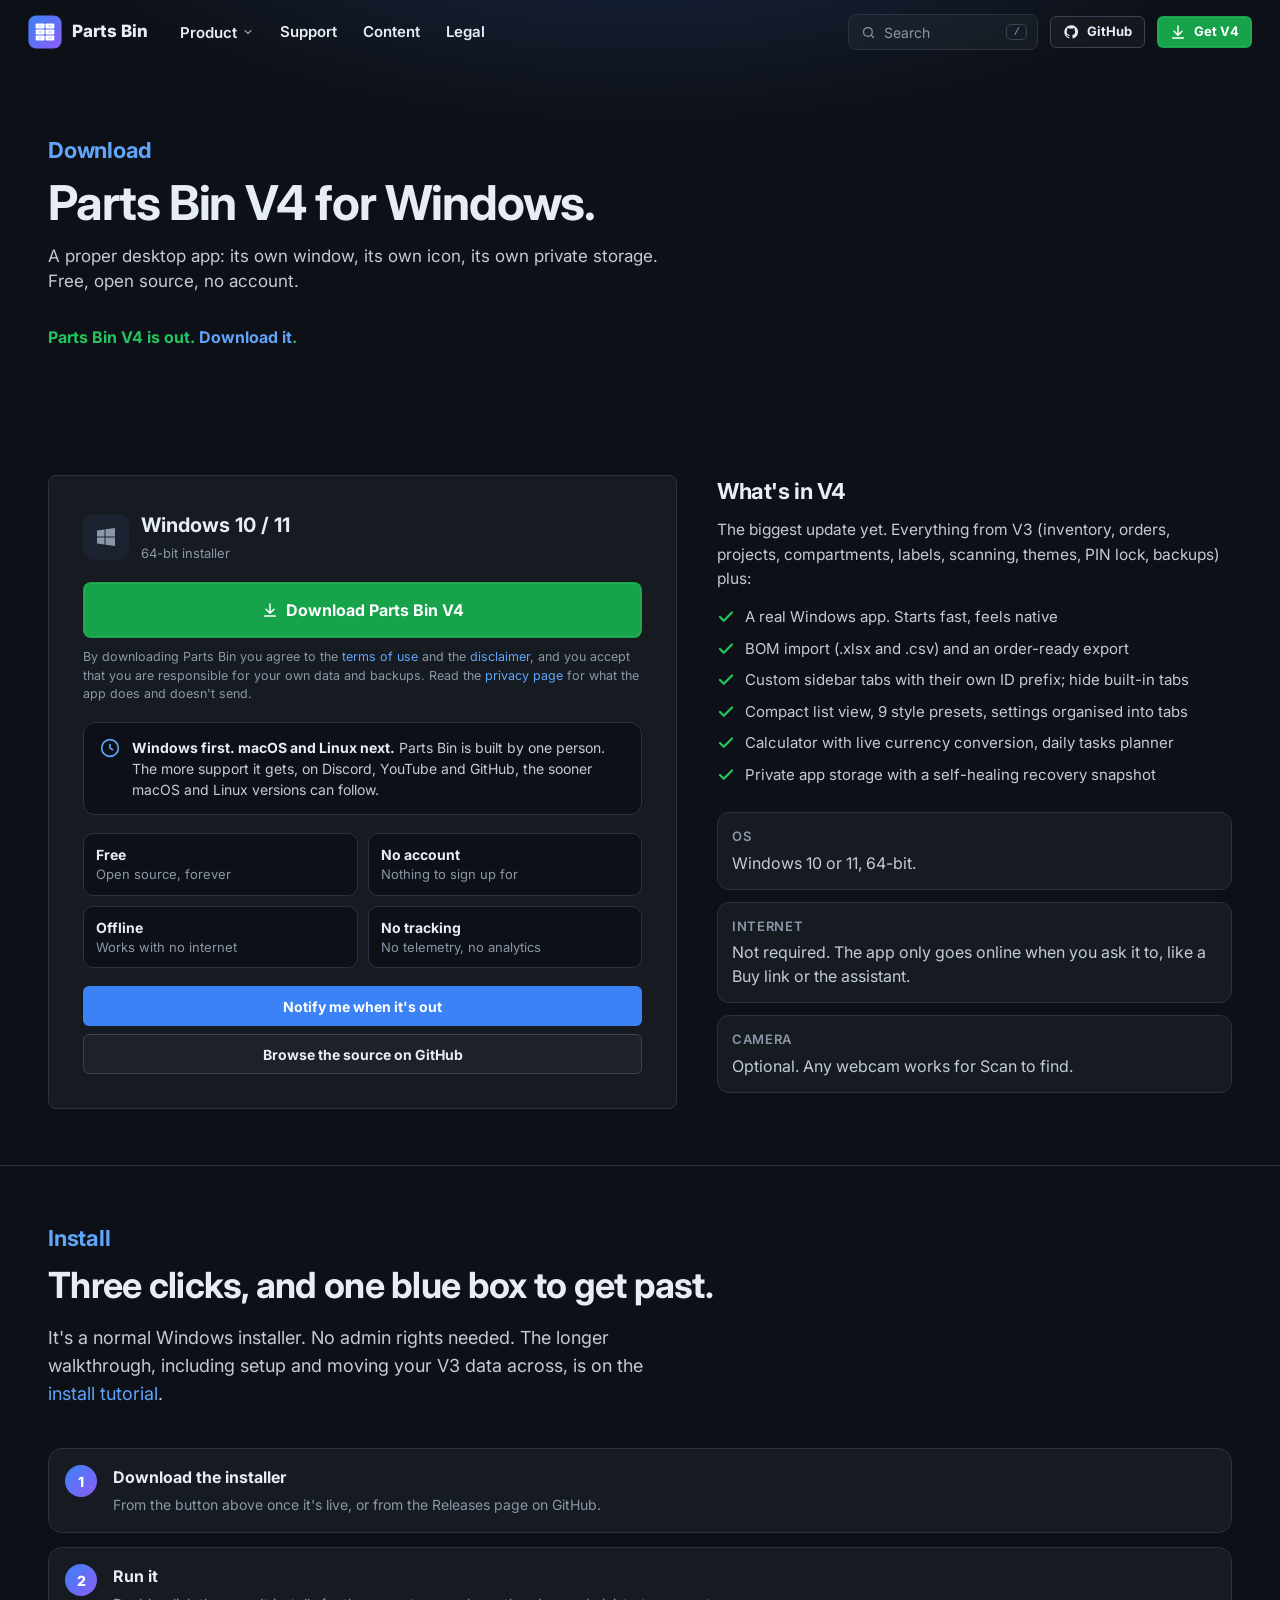
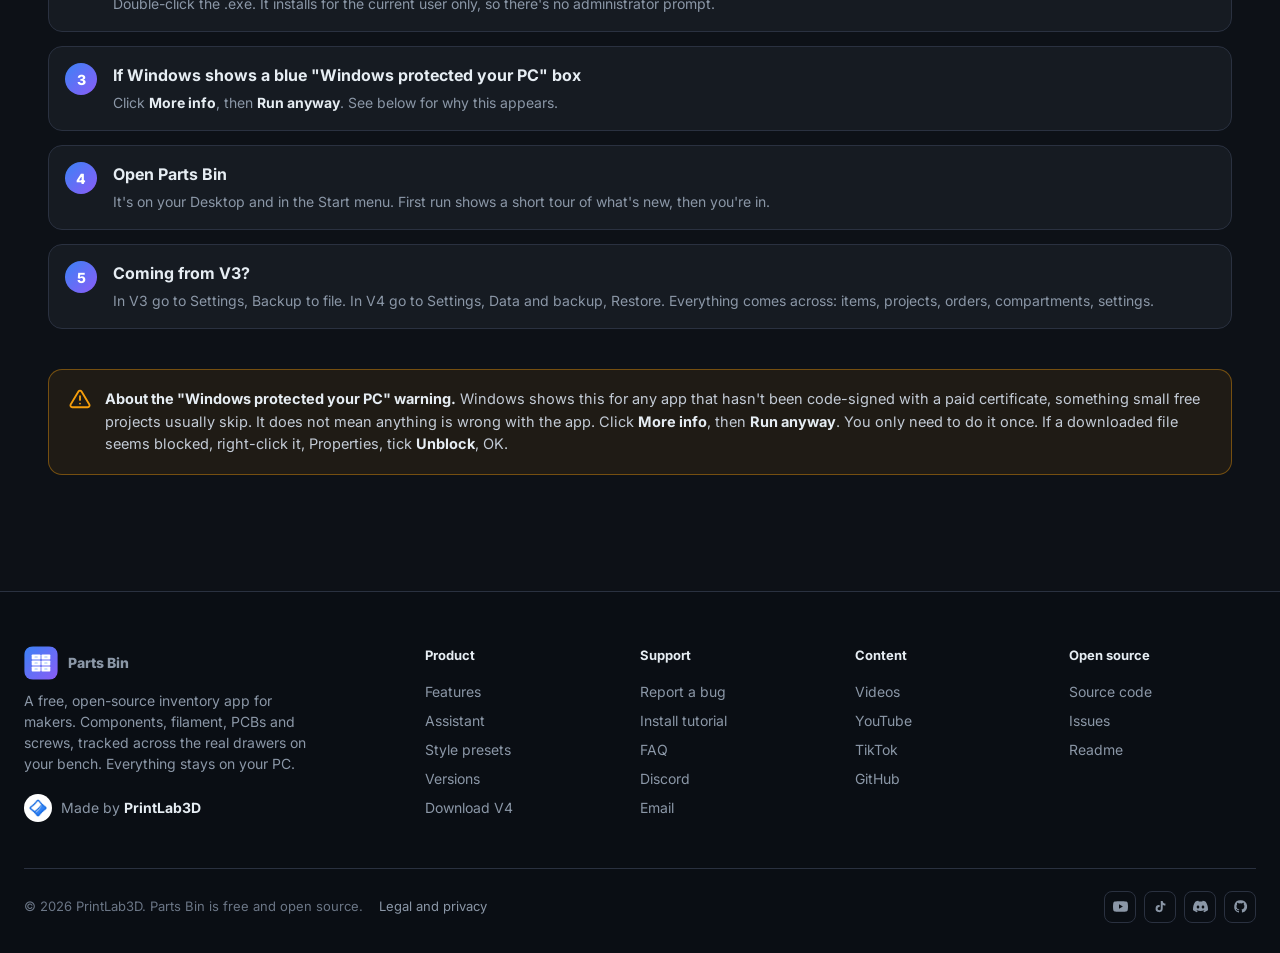
==== commit 32757bcc: "Add legal page, drop auto-update claims, link terms from Download - New legal.html: disclaimer, priv" ====
--- a/download.html
+++ b/download.html
@@ -34,12 +34,13 @@
       <div class="os"><span class="i"><svg viewBox="0 0 24 24" fill="currentColor"><path d="M3 5.5 10.5 4.4v7.1H3zM11.5 4.3 21 3v8.5h-9.5zM3 12.5h7.5v7.1L3 18.5zM11.5 12.5H21V21l-9.5-1.3z"/></svg></span><div><b>Windows 10 / 11</b><span>64-bit installer</span></div></div>
       <div class="soon"><i></i>Releases 20 September</div>
       <button class="btn btn-green big" id="dlBtn" disabled aria-disabled="true"><svg viewBox="0 0 24 24" fill="none" stroke="currentColor" stroke-width="2.2" stroke-linecap="round" stroke-linejoin="round"><path d="M12 3v12M6 11l6 6 6-6"/><path d="M4 21h16"/></svg>Download Parts Bin V4</button>
+      <p class="agree">By downloading Parts Bin you agree to the <a href="legal.html#terms">terms of use</a> and the <a href="legal.html#disclaimer">disclaimer</a>, and you accept that you are responsible for your own data and backups. Read the <a href="legal.html#privacy">privacy page</a> for what the app does and doesn't send.</p>
       <div class="more"><svg viewBox="0 0 24 24" fill="none" stroke="currentColor" stroke-width="2" stroke-linecap="round" stroke-linejoin="round"><path d="M12 2a10 10 0 1 0 0 20 10 10 0 0 0 0-20z"/><path d="M12 8v4l3 2"/></svg><div><b>Windows first. macOS and Linux next.</b> Parts Bin is built by one person. The more support it gets, on Discord, YouTube and GitHub, the sooner macOS and Linux versions can follow.</div></div>
       <div class="meta">
         <div><b>Free</b>Open source, forever</div>
         <div><b>No account</b>Nothing to sign up for</div>
         <div><b>Offline</b>Works with no internet</div>
-        <div><b>Auto-updates</b>Signed releases</div>
+        <div><b>No tracking</b>No telemetry, no analytics</div>
       </div>
       <div class="notify">
         <a class="btn btn-blue" href="#" data-notify>Notify me when it's out</a>
@@ -55,11 +56,11 @@
         <li style="list-style:none;display:flex;gap:10px"><svg viewBox="0 0 24 24" width="18" height="18" fill="none" stroke="currentColor" stroke-width="3" stroke-linecap="round" stroke-linejoin="round" style="flex-shrink:0;margin-top:2px;color:var(--green)"><path d="M20 6 9 17l-5-5"/></svg>Custom sidebar tabs with their own ID prefix; hide built-in tabs</li>
         <li style="list-style:none;display:flex;gap:10px"><svg viewBox="0 0 24 24" width="18" height="18" fill="none" stroke="currentColor" stroke-width="3" stroke-linecap="round" stroke-linejoin="round" style="flex-shrink:0;margin-top:2px;color:var(--green)"><path d="M20 6 9 17l-5-5"/></svg>Compact list view, 9 style presets, settings organised into tabs</li>
         <li style="list-style:none;display:flex;gap:10px"><svg viewBox="0 0 24 24" width="18" height="18" fill="none" stroke="currentColor" stroke-width="3" stroke-linecap="round" stroke-linejoin="round" style="flex-shrink:0;margin-top:2px;color:var(--green)"><path d="M20 6 9 17l-5-5"/></svg>Calculator with live currency conversion, daily tasks planner</li>
-        <li style="list-style:none;display:flex;gap:10px"><svg viewBox="0 0 24 24" width="18" height="18" fill="none" stroke="currentColor" stroke-width="3" stroke-linecap="round" stroke-linejoin="round" style="flex-shrink:0;margin-top:2px;color:var(--green)"><path d="M20 6 9 17l-5-5"/></svg>Private app storage with a self-healing recovery snapshot; signed automatic updates</li>
+        <li style="list-style:none;display:flex;gap:10px"><svg viewBox="0 0 24 24" width="18" height="18" fill="none" stroke="currentColor" stroke-width="3" stroke-linecap="round" stroke-linejoin="round" style="flex-shrink:0;margin-top:2px;color:var(--green)"><path d="M20 6 9 17l-5-5"/></svg>Private app storage with a self-healing recovery snapshot</li>
       </ul>
       <div class="req" style="grid-template-columns:1fr;margin-top:26px" id="requirements">
         <div><b>OS</b>Windows 10 or 11, 64-bit.</div>
-        <div><b>Internet</b>Not required. Only used to check for updates or when you click a Buy link.</div>
+        <div><b>Internet</b>Not required. The app only goes online when you ask it to, like a Buy link or the assistant.</div>
         <div><b>Camera</b>Optional. Any webcam works for Scan to find.</div>
       </div>
     </div>
--- a/assets/css/site.css
+++ b/assets/css/site.css
@@ -249,6 +249,7 @@
 @keyframes blink{50%{opacity:.3}}
 .dlcard .big{width:100%;height:56px;font-size:16px;border-radius:var(--rad)}
 .dlcard button.big{opacity:.55;cursor:not-allowed}
+.dlcard .agree{margin-top:10px;font-size:12.5px;color:var(--mut);line-height:1.5}
 .dlcard .meta{display:grid;grid-template-columns:1fr 1fr;gap:10px;margin-top:18px}
 .dlcard .meta div{font-size:13px;color:var(--mut);background:var(--bg);border:1px solid var(--line);padding:10px 12px;border-radius:10px}
 .dlcard .meta div b{display:block;color:var(--txt);font-size:14px}
@@ -335,6 +336,7 @@
 .fcols .about p{font-size:14px;color:var(--mut);max-width:300px;margin-top:10px;line-height:1.5}
 .fbot{display:flex;gap:16px;align-items:center;flex-wrap:wrap;margin-top:40px;padding-top:22px;border-top:1px solid var(--line);font-size:13px;color:var(--mut2)}
 .fbot .sp{flex:1}
+.fbot .legal{color:var(--mut)}.fbot .legal:hover{color:var(--txt);text-decoration:none}
 .fbot .ico{display:flex;gap:8px}
 .fbot .ico a{width:32px;height:32px;border-radius:8px;display:grid;place-items:center;color:var(--mut);border:1px solid var(--line)}
 .fbot .ico a:hover{color:var(--txt);border-color:var(--line2)}
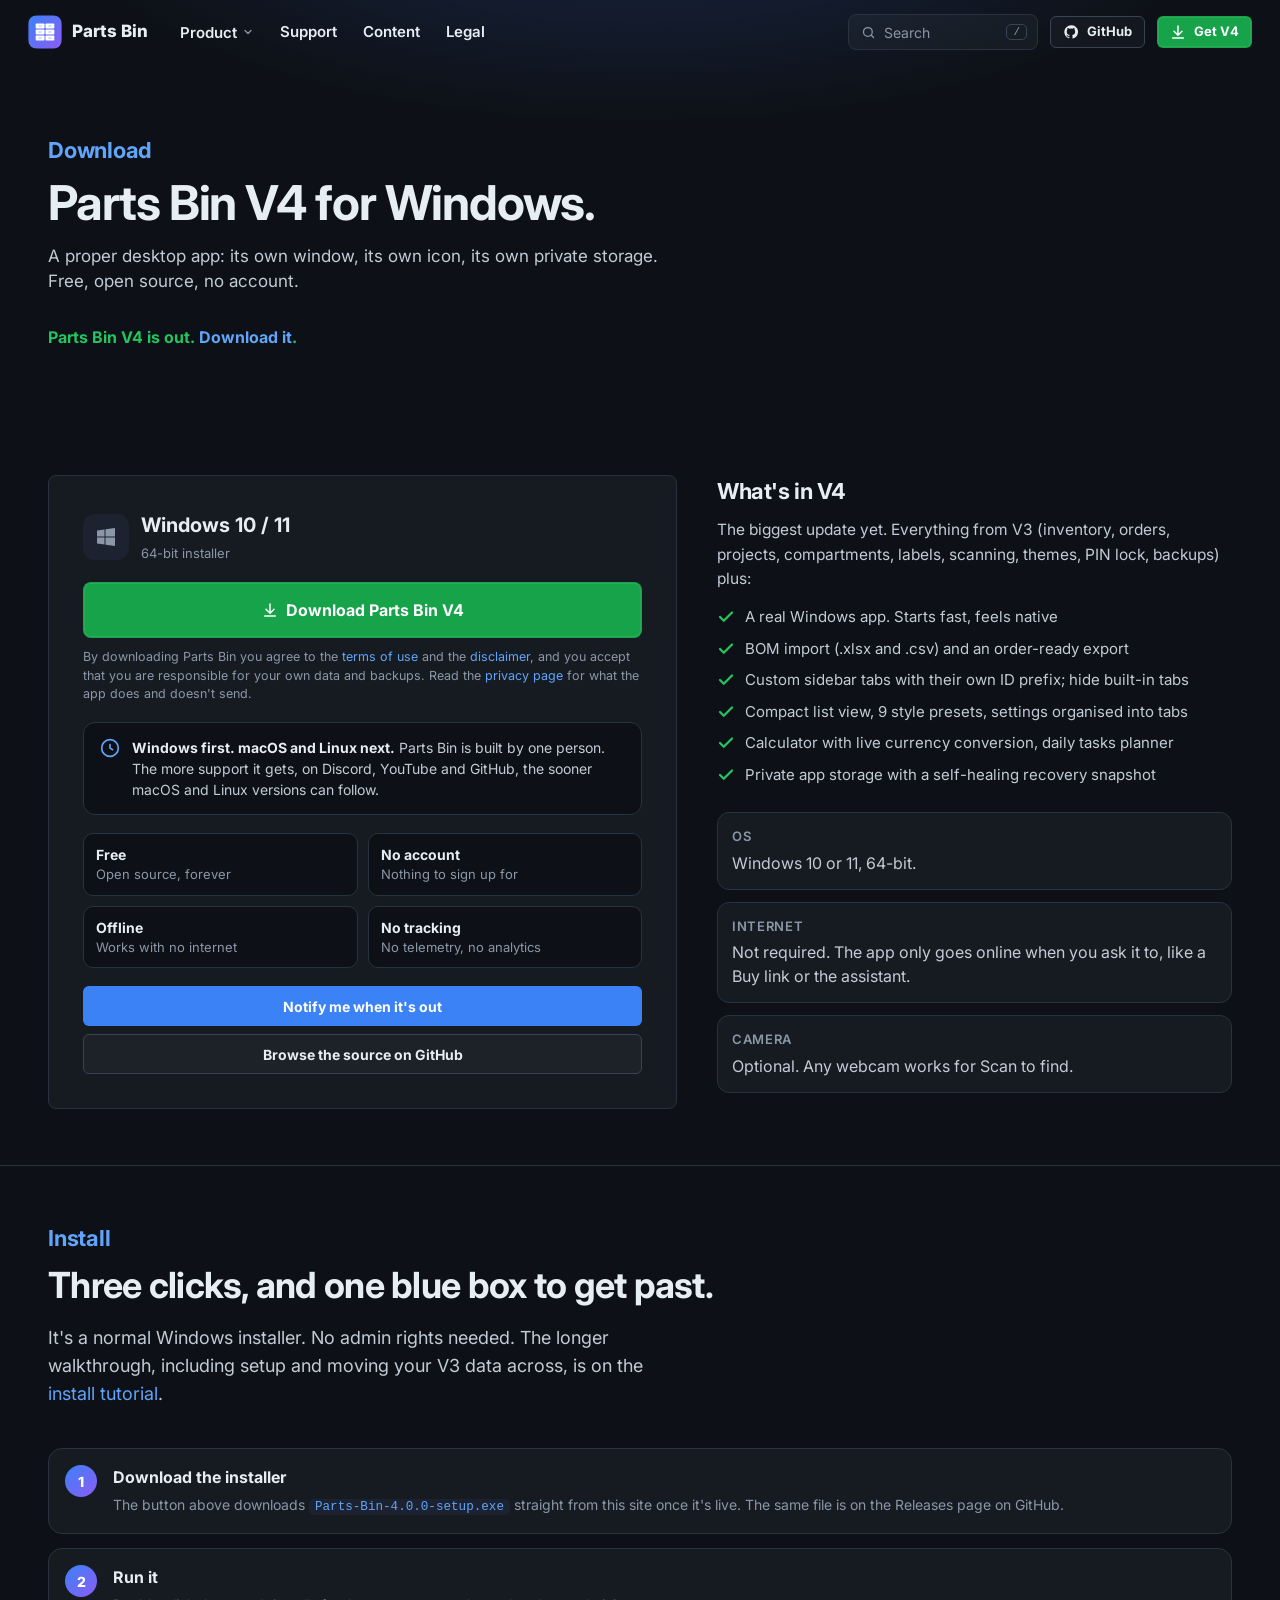
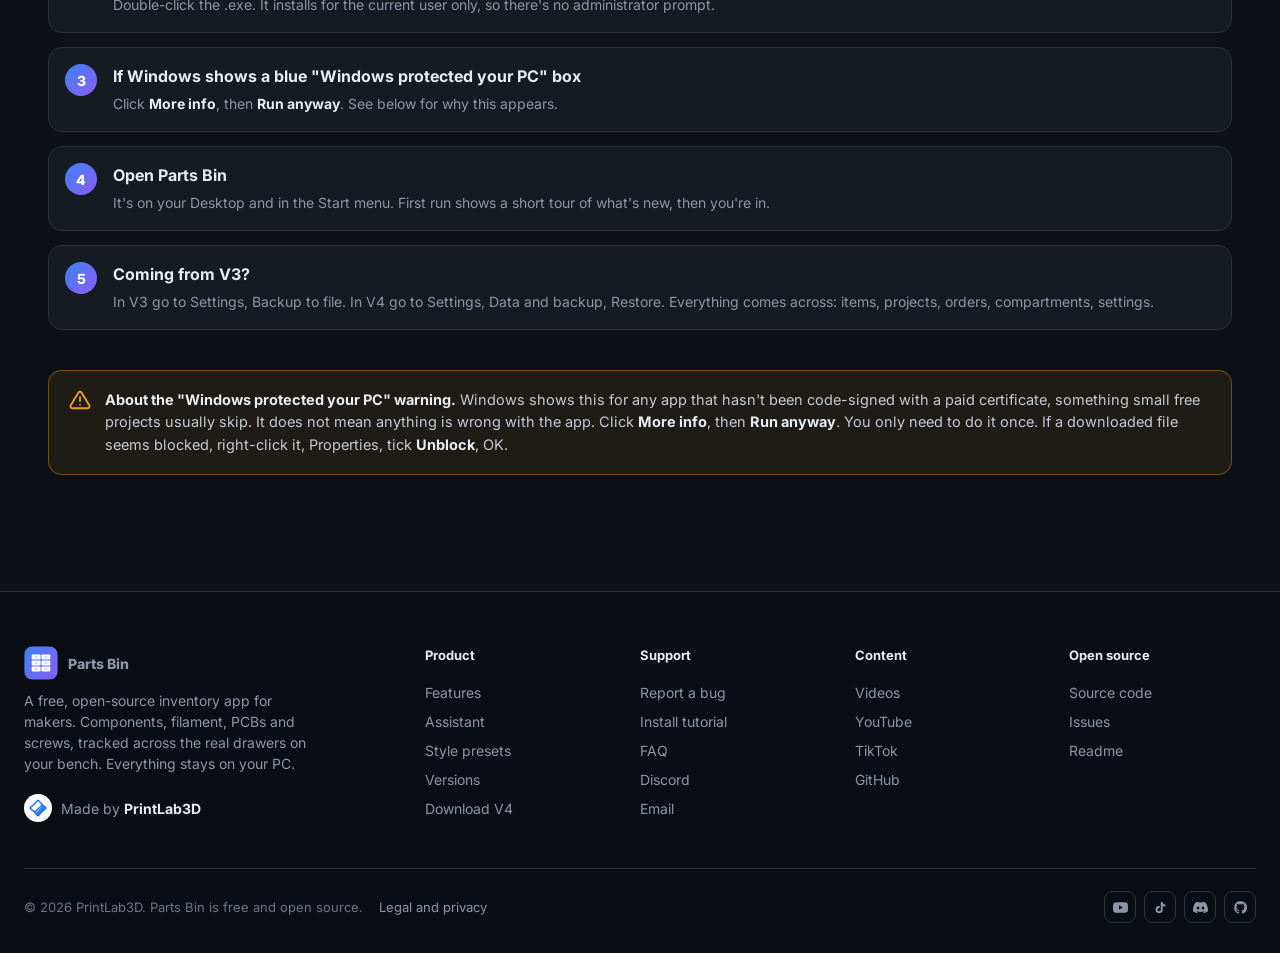
==== commit a616e410: "V4 launch: features page for the final V4 (tasks and calendar, compact list, storage, orders, BOM), " ====
--- a/download.html
+++ b/download.html
@@ -72,7 +72,7 @@
   <h2 class="t rv d1">Three clicks, and one blue box to get past.</h2>
   <p class="sub rv d2">It's a normal Windows installer. No admin rights needed. The longer walkthrough, including setup and moving your V3 data across, is on the <a href="support.html#install">install tutorial</a>.</p>
   <ol class="steps mt rv d2">
-    <li><div><b>Download the installer</b><span>From the button above once it's live, or from the Releases page on GitHub.</span></div></li>
+    <li><div><b>Download the installer</b><span>The button above downloads <code>Parts-Bin-4.0.0-setup.exe</code> straight from this site once it's live. The same file is on the Releases page on GitHub.</span></div></li>
     <li><div><b>Run it</b><span>Double-click the .exe. It installs for the current user only, so there's no administrator prompt.</span></div></li>
     <li><div><b>If Windows shows a blue "Windows protected your PC" box</b><span>Click <b>More info</b>, then <b>Run anyway</b>. See below for why this appears.</span></div></li>
     <li><div><b>Open Parts Bin</b><span>It's on your Desktop and in the Start menu. First run shows a short tour of what's new, then you're in.</span></div></li>
